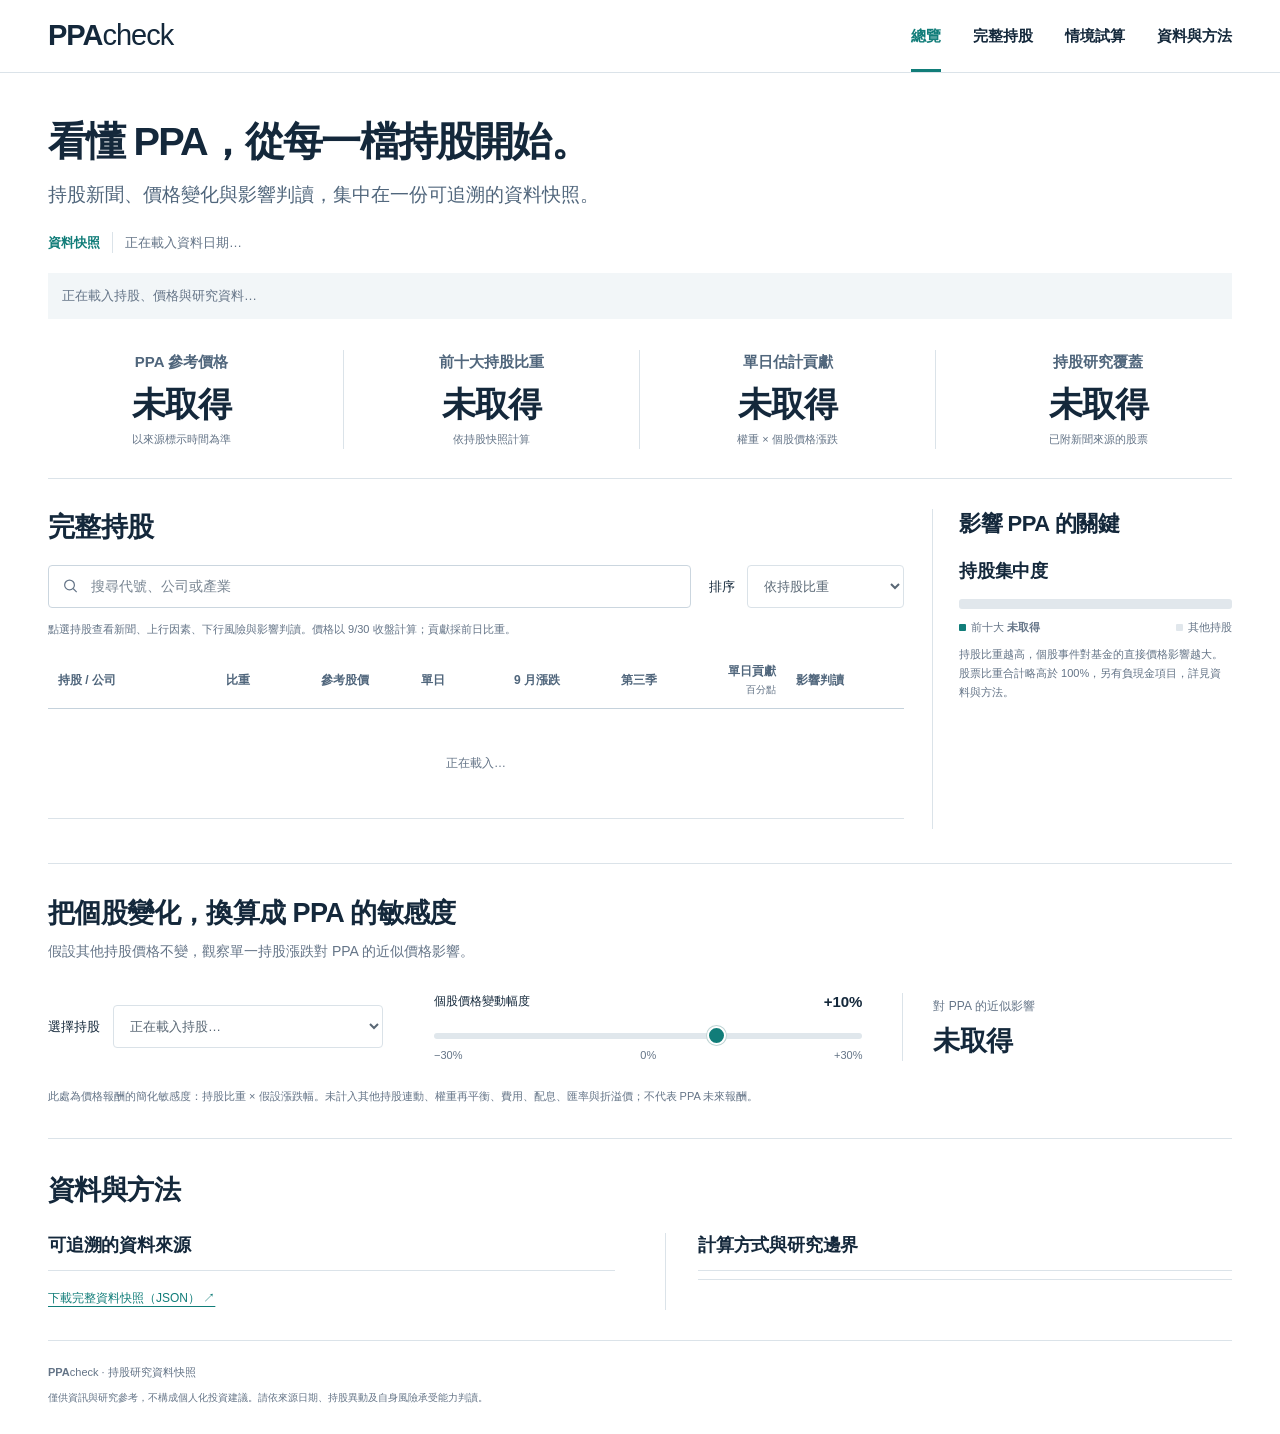
==== index.html @ a00fea10 "Publish PPA holdings research dashboard with verified September 2026 snapshot" ====
<!doctype html><html lang="zh-Hant"><head><meta charset="utf-8"><meta name="viewport" content="width=device-width, initial-scale=1"><meta http-equiv="refresh" content="0;url=PPAcheck.html"><title>ChatGPTwork｜PPAcheck</title></head><body><a href="PPAcheck.html">開啟 PPA 持股研究網頁</a></body></html>
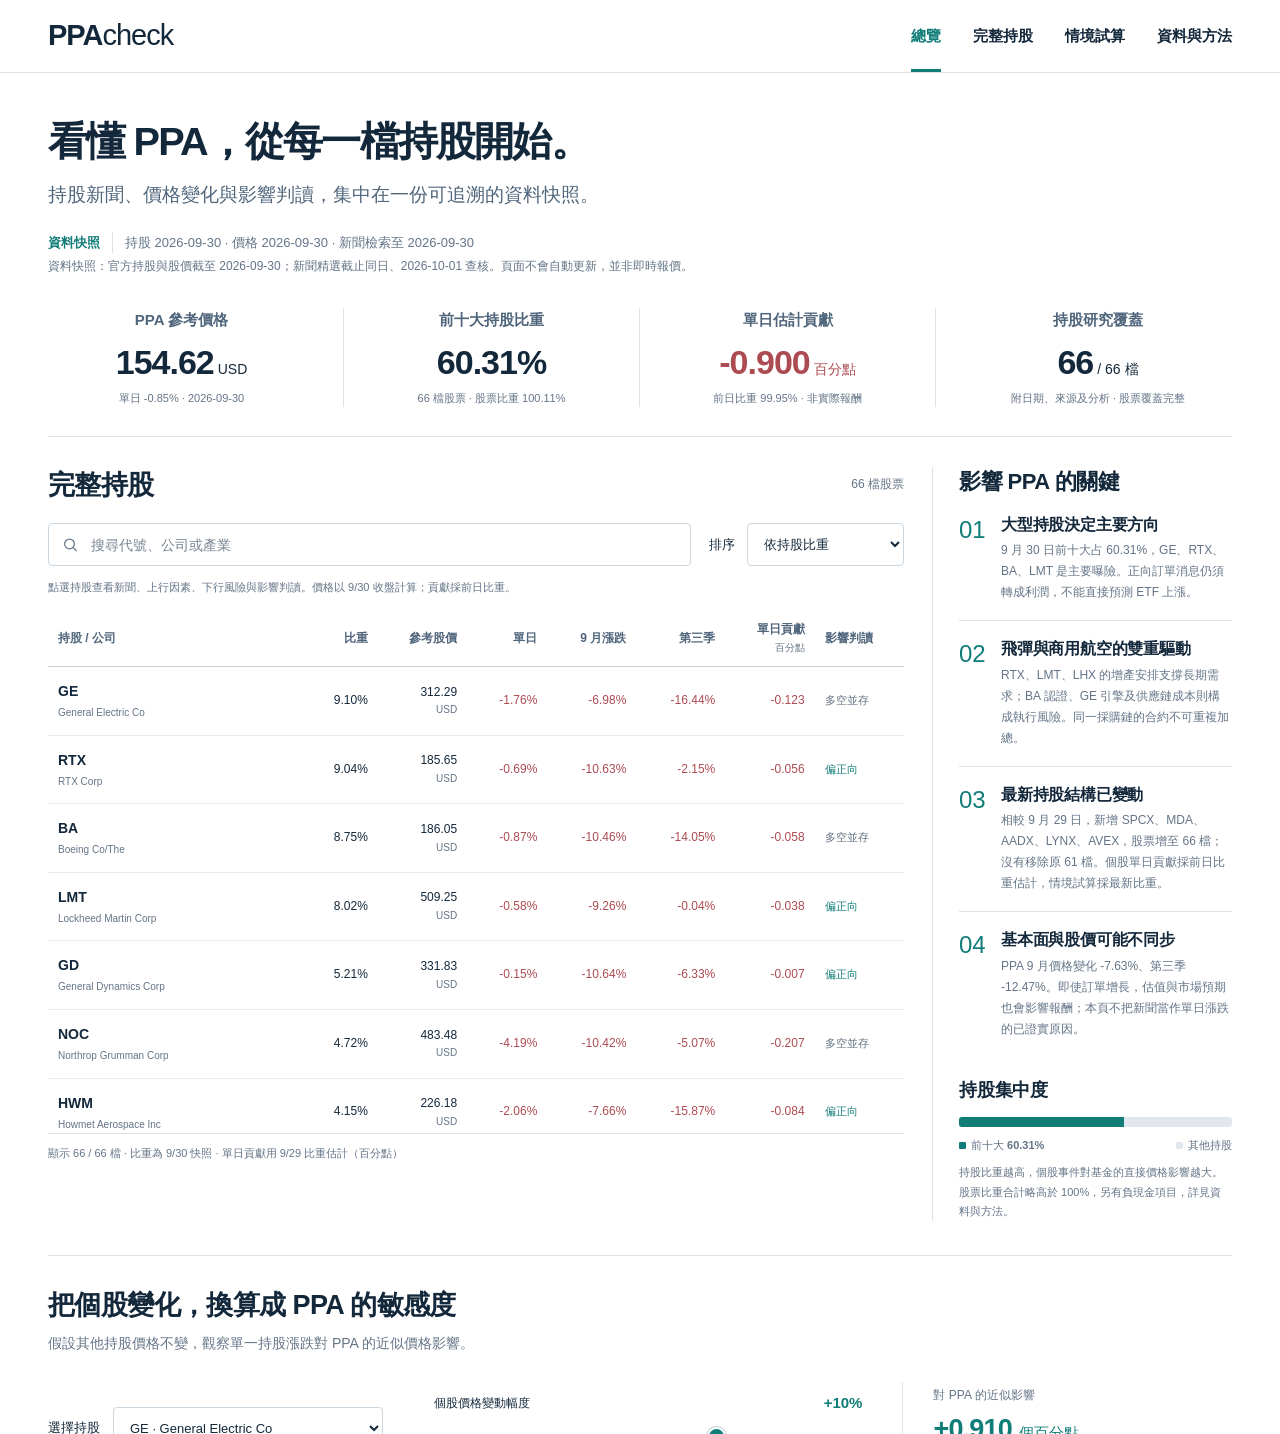
==== commit cfe3ce78: "Rename project and published source links to PPAcheck" ====
--- a/index.html
+++ b/index.html
@@ -1 +1 @@
-<!doctype html><html lang="zh-Hant"><head><meta charset="utf-8"><meta name="viewport" content="width=device-width, initial-scale=1"><meta http-equiv="refresh" content="0;url=PPAcheck.html"><title>ChatGPTwork｜PPAcheck</title></head><body><a href="PPAcheck.html">開啟 PPA 持股研究網頁</a></body></html>
+<!doctype html><html lang="zh-Hant"><head><meta charset="utf-8"><meta name="viewport" content="width=device-width, initial-scale=1"><meta http-equiv="refresh" content="0;url=PPAcheck.html"><title>PPAcheck</title></head><body><a href="PPAcheck.html">開啟 PPA 持股研究網頁</a></body></html>
